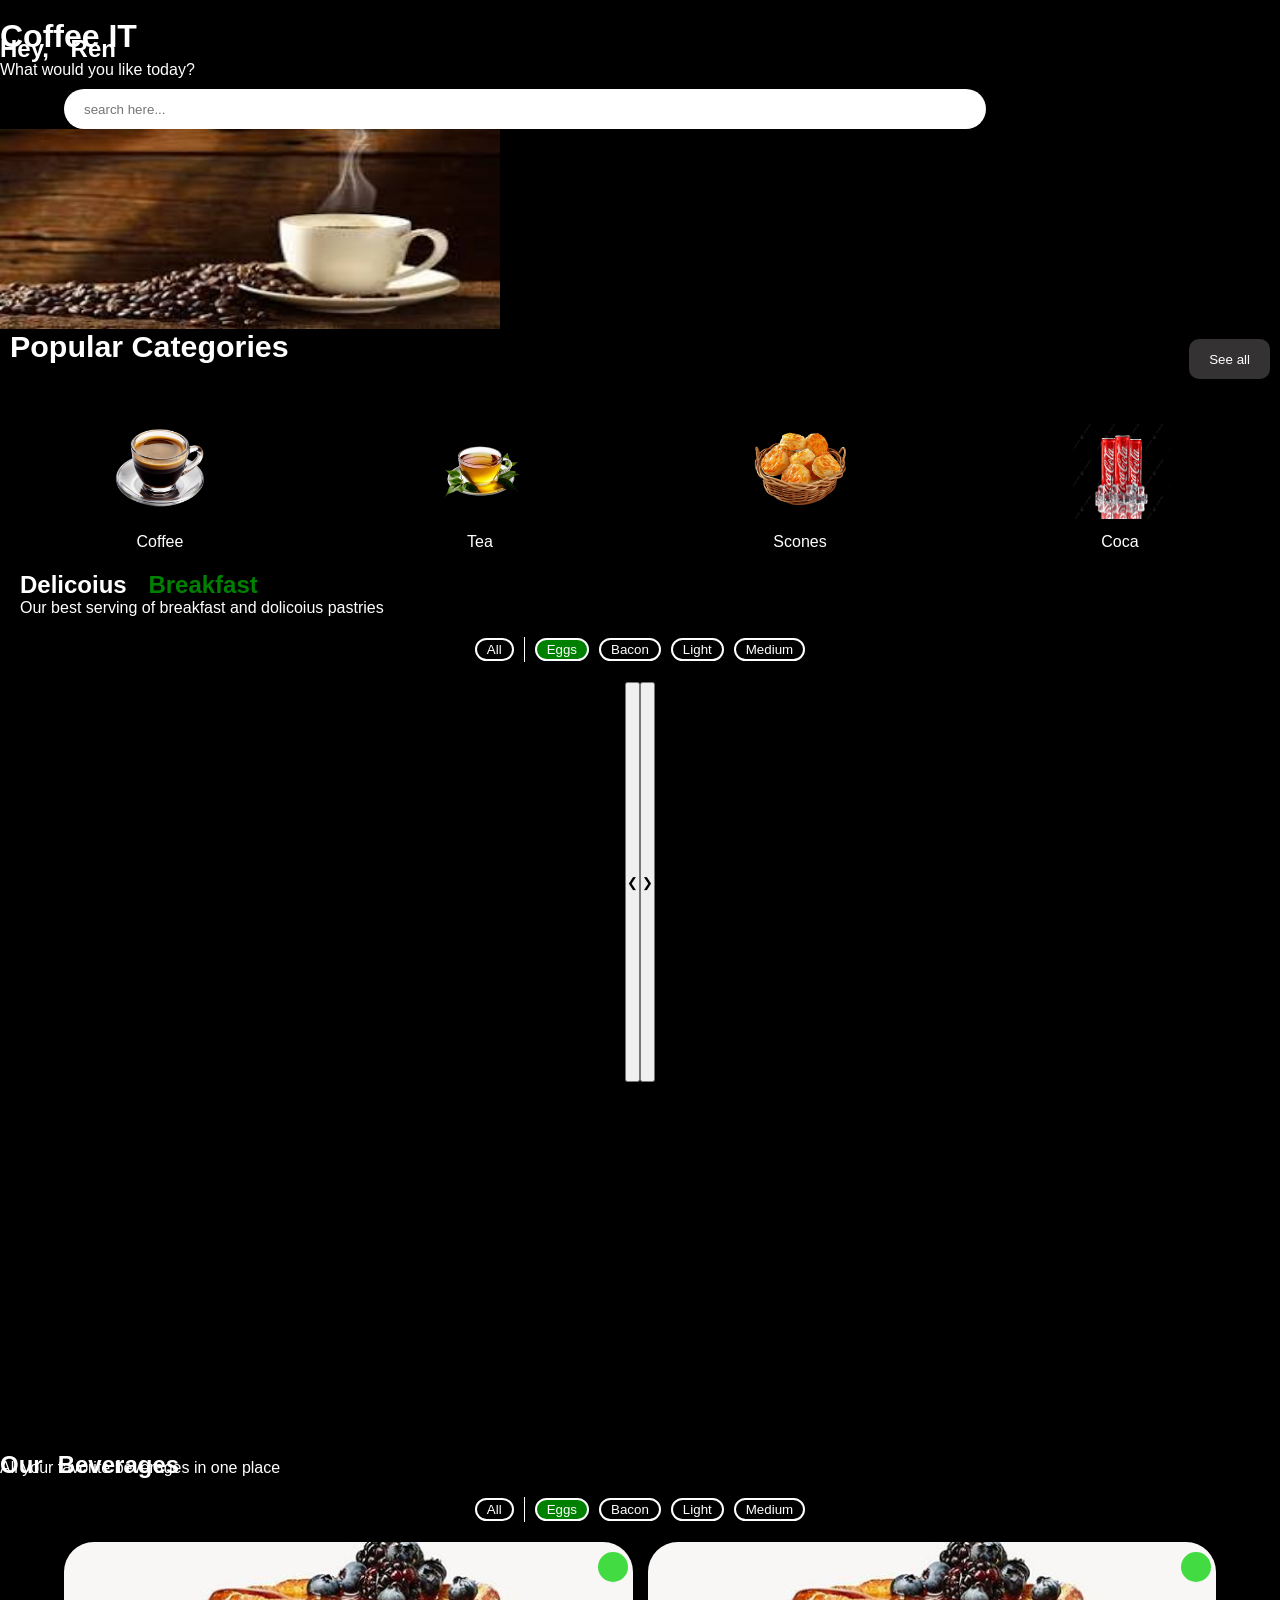
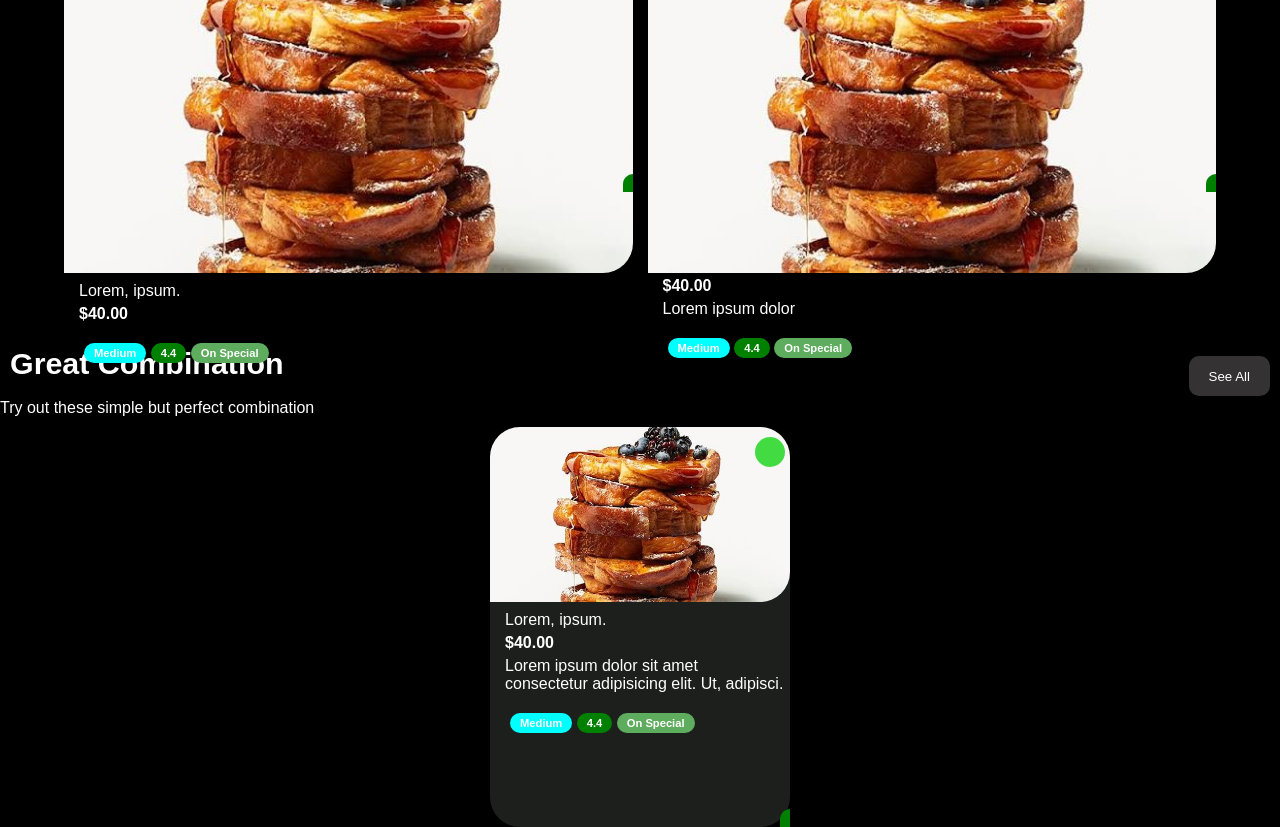
==== index.html @ 467666f0 "first commit" ====
<!DOCTYPE html>
<html lang="en">

<head>
    <meta charset="UTF-8">
    <meta name="viewport" content="width=device-width, initial-scale=1.0">
    <title>Home Page</title>
    <link rel="stylesheet" href="style.css">
    <link rel="stylesheet" href="https://www.w3schools.com/w3css/5/w3.css">
    <link href="https://jsdelivr.net" rel="stylesheet">
</head>

<body>
    <nav class="navbars-home">
        <div class="logo">
            <img src="#" alt="">
            <p>Coffee IT</p>
        </div>

        <!-- <ul class="lists">
            <li class="item"><a href="#">Home</a></li>
            <li class="item"><a href="#">Shop</a></li>
            <li class="item"><a href="#">Categories</a></li>

        </ul> -->
        <div class="wrap-item-nav">

      

        <div class="user-profile">
            <img class="width-icons-home" src="https://img.icons8.com/?size=100&id=npKPWVoztiss&format=png&color=000000" alt="">
        </div>
        <div class="nafication">
            <img class="width-icons-home" src="https://img.icons8.com/?size=100&id=43973&format=png&color=000000" alt="">
        </div>
        <div class="shopping-card">
            <img class="width-icons-home" src="https://img.icons8.com/?size=100&id=44050&format=png&color=000000" alt="">
        </div>
    </div>

    </nav>
    <section class="section-home">
        <h1>Hey, <span class="ren">Ren</span></h1> <br>
        <p>What would you like today?</p>
        <div class="search">
            <input type="search" name="" id="" placeholder="search here...">
            <img src="https://img.icons8.com/?size=100&id=ISS3mb9Dz4do&format=png&color=000000" alt="">
        </div>

        <!-- slider section -->
        <div class="slider">
        

            <div class="w3-content w3-section" style="max-width:500px ;height: 200px;">
                <img class="mySlides" src="./image/p-1.jpg" style="width:100%;height: 200px;">
                <img class="mySlides" src="./image/p-2.jpg" style="width:100%; height: 200px;">
                <img class="mySlides" src="./image/p-3.jpg" style="width:100%; height: 200px;">
            </div>
        </div>
        <div class="popular-categories">
            <div class="warp-category">

                <h2>Popular Categories</h2>
                <button>See all</button>
            </div>

            <div class="categories">

                <!-- category have four -->
                <div class="category">
                    <img src="./image/item-cafe.png" alt="">
                    <p>Coffee</p>
                </div>
                <div class="category">
                    <img src="./image/item-tea.png" alt="">
                    <p>Tea</p>
                </div>
                <div class="category">
                    <img src="./image/item-scones.png" alt="">
                    <p>Scones</p>
                </div>
                <div class="category">
                    <img src="./image/drink.png" alt="">
                    <p>Coca</p>
                </div>
            </div>
        </div>



        <!-- section Delicoius -->
         <div class="section-delicoius">
            <h2>Delicoius <span>Breakfast</span></h2>

            <p>Our best serving of breakfast and dolicoius pastries</p>

            <div class="btns-delicoius">
                <button>All</button>
                <div class="height-line"></div>
                <button>Eggs</button>
                <button>Bacon</button>
                <button>Light</button>
                <button>Medium</button>
        
            </div>
            
            <div class="slider-delicoius-breakfast">

                <div class="wrap-card-dilicoius">
            
                      <div class="w3-content w3-display-container" style="height: 400px;">
                      
                      <div class="w3-display-container mySlides">
                        <div class="card-dilicoius">
                            <img src="./image/bf.jpg" alt="">
                                <div class="icon-hart">
                                    <img src="https://img.icons8.com/?size=100&id=44018&format=png&color=000000" alt="">
                                </div>
                            <p>Lorem, ipsum.</p>
                            <span>$40.00</span>
                            <p>Lorem ipsum dolor sit amet consectetur adipisicing elit. Ut, adipisci.</p>
    
                            <div class="btns-card-delicoius">
                                <button>Medium</button>
                                <button>4.4</button>
                                <button>On Special</button>
                            </div>
                            <div class="add-card">
                                <img src="https://img.icons8.com/?size=100&id=nUbUJ2mLVook&format=png&color=000000" alt="">
                            </div>
                        </div>
                      </div>
                      
                      <div class="w3-display-container mySlides">
                        <div class="card-dilicoius">
                            <img src="./image/bf-2.jpg" alt="">
                                <div class="icon-hart">
                                    <img src="https://img.icons8.com/?size=100&id=44018&format=png&color=000000" alt="">
                                </div>
                            <p>Lorem, ipsum.</p>
                            <span>$40.00</span>
                            <p>Lorem ipsum dolor sit amet consectetur adipisicing elit. Ut, adipisci.</p>
    
                            <div class="btns-card-delicoius">
                                <button>Medium</button>
                                <button>4.4</button>
                                <button>On Special</button>
                            </div>
                            <div class="add-card">
                                <img src="https://img.icons8.com/?size=100&id=nUbUJ2mLVook&format=png&color=000000" alt="">
                            </div>
                        </div>
                      </div>
                      
                      <div class="w3-display-container mySlides">
                        <div class="card-dilicoius">
                            <img src="./image/bf.jpg" alt="">
                                <div class="icon-hart">
                                    <img src="https://img.icons8.com/?size=100&id=44018&format=png&color=000000" alt="">
                                </div>
                            <p>Lorem, ipsum.</p>
                            <span>$40.00</span>
                            <p>Lorem ipsum dolor sit amet consectetur adipisicing elit. Ut, adipisci.</p>
    
                            <div class="btns-card-delicoius">
                                <button>Medium</button>
                                <button>4.4</button>
                                <button>On Special</button>
                            </div>
                            <div class="add-card">
                                <img src="https://img.icons8.com/?size=100&id=nUbUJ2mLVook&format=png&color=000000" alt="">
                            </div>
                        </div>
                      </div>
                      
                      <div class="w3-display-container mySlides">
                        <div class="card-dilicoius">
                            <img src="./image/bf.jpg" alt="">
                                <div class="icon-hart">
                                    <img src="https://img.icons8.com/?size=100&id=44018&format=png&color=000000" alt="">
                                </div>
                            <p>Lorem, ipsum.</p>
                            <span>$40.00</span>
                            <p>Lorem ipsum dolor sit amet consectetur adipisicing elit. Ut, adipisci.</p>
    
                            <div class="btns-card-delicoius">
                                <button>Medium</button>
                                <button>4.4</button>
                                <button>On Special</button>
                            </div>
                            <div class="add-card">
                                <img src="https://img.icons8.com/?size=100&id=nUbUJ2mLVook&format=png&color=000000" alt="">
                            </div>
                        </div>
                      </div>
                      
                     
                      
                      <button class="w3-button w3-display-left w3-black" onclick="plusDivs(-1)">&#10094;</button>
                      <button class="w3-button w3-display-right w3-black" onclick="plusDivs(1)">&#10095;</button>
                      
                      </div>
                    <!-- <div class="card-dilicoius">
                        <img src="./image/bf.jpg" alt="">
                            <div class="icon-hart">
                                <img src="https://img.icons8.com/?size=100&id=44018&format=png&color=000000" alt="">
                            </div>
                        <p>Lorem, ipsum.</p>
                        <span>$40.00</span>
                        <p>Lorem ipsum dolor sit amet consectetur adipisicing elit. Ut, adipisci.</p>

                        <div class="btns-card-delicoius">
                            <button>Medium</button>
                            <button>4.4</button>
                            <button>On Special</button>
                        </div>
                        <div class="add-card">
                            <img src="https://img.icons8.com/?size=100&id=nUbUJ2mLVook&format=png&color=000000" alt="">
                        </div>
                    </div> -->

                </div>

            </div>




         </div>
        <!-- section Delicoius -->

        <!-- section Our Beverages -->

        <div class="section-beverages">
            <h2>Our<span>Beverages</span></h2>

            <p>All your favorite beverages in one place</p>

            <div class="btns-delicoius">
                <button>All</button>
                <div class="height-line"></div>
                <button>Eggs</button>
                <button>Bacon</button>
                <button>Light</button>
                <button>Medium</button>
        
            </div>

            <div class="card-beverages-container">
                <div class="card-dilicoius w-100">
                    <img src="./image/bf.jpg" alt="">
                        <div class="icon-hart">
                            <img src="https://img.icons8.com/?size=100&id=44018&format=png&color=000000" alt="">
                        </div>
                    <p>Lorem, ipsum.</p>
                    <span>$40.00</span>
                    

                    <div class="btns-card-delicoius">
                        <button>Medium</button>
                        <button>4.4</button>
                        <button>On Special</button>
                    </div>
                    <div class="add-card">
                        <img src="https://img.icons8.com/?size=100&id=nUbUJ2mLVook&format=png&color=000000" alt="">
                    </div>
                </div> <div class="card-dilicoius w-100">
                    <img src="./image/bf.jpg" alt="">
                        <div class="icon-hart">
                            <img src="https://img.icons8.com/?size=100&id=44018&format=png&color=000000" alt="">
                        </div>

                    <span>$40.00</span>
                    <p>Lorem ipsum dolor</p>

                    <div class="btns-card-delicoius">
                        <button>Medium</button>
                        <button>4.4</button>
                        <button>On Special</button>
                    </div>
                    <div class="add-card">
                        <img src="https://img.icons8.com/?size=100&id=nUbUJ2mLVook&format=png&color=000000" alt="">
                    </div>
                </div>

            </div>

        </div>
        <!-- section Our Beverages -->
         <!-- Section Great Combination -->

         <div class="section-combiation">
            <div class="header-combination warp-category">
                <h2>Great Combination</h2>
                <button>See All</button>

            </div>
            <p style="margin-top:3px ;">Try out these simple but perfect combination</p>

            <div class="combination-container">
                        <div class="card-dilicoius">
                        <img src="./image/bf.jpg" alt="">
                            <div class="icon-hart">
                                <img src="https://img.icons8.com/?size=100&id=44018&format=png&color=000000" alt="">
                            </div>
                        <p>Lorem, ipsum.</p>
                        <span>$40.00</span>
                        <p>Lorem ipsum dolor sit amet consectetur adipisicing elit. Ut, adipisci.</p>

                        <div class="btns-card-delicoius">
                            <button>Medium</button>
                            <button>4.4</button>
                            <button>On Special</button>
                        </div>
                        <div class="add-card">
                            <img src="https://img.icons8.com/?size=100&id=nUbUJ2mLVook&format=png&color=000000" alt="">
                        </div>
                    </div>

            </div>
         </div>
         <!-- Section Great Combination -->

        







 



        <!-- js for slider -->
        <script>
            var myIndex = 0;
            carousel();

            function carousel() {
                var i;
                var x = document.getElementsByClassName("mySlides");
                for (i = 0; i < x.length; i++) {
                    x[i].style.display = "none";
                }
                myIndex++;
                if (myIndex > x.length) { myIndex = 1 }
                x[myIndex - 1].style.display = "block";
                setTimeout(carousel, 3000); // Change image every 2 seconds
            }
        </script>
        <!-- js for slider -->

        <!-- js for section delicoius -->
         <script>
var slideIndex = 1;
showDivs(slideIndex);

function plusDivs(n) {
  showDivs(slideIndex += n);
}

function showDivs(n) {
  var i;
  var x = document.getElementsByClassName("mySlides");
  if (n > x.length) {slideIndex = 1}
  if (n < 1) {slideIndex = x.length}
  for (i = 0; i < x.length; i++) {
     x[i].style.display = "none";  
  }
  x[slideIndex-1].style.display = "block";  
}
</script>
        <!-- js for section delicoius -->

    </section>

     <!-- 2. Bootstrap Bundle JS (includes Popper) -->
  <script src="https://jsdelivr.net"></script>

</body>

</html>
---- style.css ----
:root{
    --primary-color:white;
    --background-color:black;
}

*{
    margin: 0;
    padding: 0;
    box-sizing: border-box;
}
body{
    background-color: black;
    color: var(--primary-color);
    font-family: sans-serif
    
    
    /* height: 100vh; */
}
.mySlides {display:none;}
.section-sign-in{
    width: 90%;
    margin: auto
   
}
.section-sign-in h1{
    margin-top: 35px;
}
.section-sign-in p{
    margin-top: 20px;

}
.section-sign-in form{
    margin-top: 3rem;
    display: flex;
    flex-direction: column;
    /* background-color: aqua; */
}
.section-sign-in input{
    width: 100%;
    background-color: transparent;
    border: none;
    outline: 2px solid white;
    border-radius: 30px;
    height: 40px;
    color: white;
    margin-top: 20px;

   
}
.section-sign-in input::placeholder{
    padding-left: 25px;
}
.user{
    margin-bottom: 30px;
}
.check-box{
    display: flex;
    align-items: center;
    justify-content: space-between;
    margin-top: 10px;
}
.check-box input{
    width: 30px;
    height: 30px;
    margin-right: 10px;
   
}
.remenber-me{
    display: flex;
    align-items: center;
}
.section-sign-in button{
    width: 200px;
    margin: auto;
    padding: 15px 0;
    background-color: rgb(98, 177, 69);
    border-radius: 30px;
    margin-top: 50px;
    color: white;
    font-size: 1.4rem;
    border: none;

}
.or{
    display: flex;
    justify-content: center;
    align-items: center;
    gap: 10px;
    margin-top: 20px;

}
.or span{
    border: 1px solid white;
    height: 1px;
    width: 50px;
}
.other{
    display: flex;
    justify-content: space-between;
    margin-top: 20px;
 

}
.other img{
    width: 40px;
    height: 40px;
    margin-right: 10px;

}
.btns-other{
    background-color: rgb(147, 146, 144);
    padding: 5px 20px;
    border-radius: 30px;

}

.facebook{
    display: flex;
    align-items: center;

}

.google{
    display: flex;
    align-items: center;
   

}
.sign-up{
    display: flex;
    align-items: center;
    justify-content: center;
    gap: 10px;
    margin-top: 30px;

}


/* style for home page */

.navbars-home{
    display: flex;
    justify-content: space-between;
    align-items: center;

}
.logo p{
    font-size: 2rem;
    font-weight: 800;
}
.wrap-item-nav{
    display: flex;
    gap: 10PX;
}
.width-icons-home{
    width: 40px;
}

.section-home p,h1{
    margin-top: -20px;

}
.search{
    width: 90%;
    /* background-color: red; */
    margin: auto;
    height: 40px;
    border-radius: 30px;
    position: relative;
    margin-top: 10px;
    
}
.search input{
    position: absolute;
    height: 100%;
    border-radius: 30px;
    border: none;
    width: 80%;
}
.search input::placeholder{
    padding-left: 20px;
}
.search img{
    right: 0px;
    top: 0px;
    position: absolute;
  
    width: 40px;
    border-top-right-radius: 30px;
    border-bottom-right-radius: 30px;

}
.slider{
    height: 200px;
    /* background-color: red; */
    /* display: flex;
    align-items: center;
    justify-content: center; */
    /* width: 100vw; */
}
.slider img{
    width: 100%;
}


.warp-category {
    display: flex;
    justify-content: space-between;
    align-items: centers;
    margin: 0 10px;

}
.warp-category h2{
    font-size: 1.9rem;
    font-weight: 800;

}
.warp-category button{
    background-color: rgb(59, 51, 15);
    padding: 0 20px;
    border-radius: 10px;
    border: none;
    height: 40px;
   margin-top: 10px;
   color: white;
   background-color: rgb(52, 50, 50);
transition: all .3s ease;

  
}
.warp-category button:hover{
    background-color: white;
    color: black;

}

.categories{
    display: flex;
    justify-content: space-around;
    align-items: center;
    margin-top: 40px;
}

.category img{
    width: 100px;
    height: 100px;
    transition: all .2s ease;
}
.category img:hover{
    transform: translateY(-10px);
}
.category p{
    text-align: center;
    margin-top: 10px;
}

/* style for breakfast */
.section-delicoius{
    height: 100vh;
}
.section-delicoius h2{
    padding: 20px;
    font-weight: 800;
}
.section-delicoius span{
    color: green;
}
.section-delicoius p{
    padding-left: 20px;
}
.btns-delicoius{
    display: flex;
    justify-content: center;
    align-items: center;
    gap: 10px;
    margin: 20px;
}
.btns-delicoius button{
    padding: 2px 10px;
    background-color: transparent;
    color: white;
    border: 2px solid white;
    border-radius: 20px;

}
.btns-delicoius :nth-child(3){
    background-color: green;
}
.height-line{
    height: 25px;
    width: 1px;
    background-color: white;
}

.w3-display-container{
   display: flex;
   justify-content: center;
}
.card-dilicoius{
    width: 300px;
    height: 400px;
    position: relative;
    background-color: rgb(29, 31, 29);
  border-radius: 30px;

}
.card-dilicoius img{
    width: 100%;
    
  border-top-left-radius: 30px;
  border-top-right-radius: 30px;
  border-bottom-right-radius: 30px;
}
.icon-hart{
    position: absolute;
    top: 10px;
    right: 5px;
    height: 30px;
    width: 30px;
    border-radius: 50%;
    background-color: rgb(66, 219, 66);
}
.icon-hart img{
    padding: 5px;
}
.card-dilicoius p, span{
    margin: 5px;
    padding-left: 10px;
}
.card-dilicoius span{
    font-weight: 700;
}


.add-card{
    position: absolute;
   right: 0px;
   bottom: 0px;
   background-color: green;
   border-top-left-radius: 30px;


}
.add-card img{
    width: 50px;
    padding: 5px;
}
.btns-card-delicoius{
    margin: 20px; 
    
}
.btns-card-delicoius button{
    padding: 4px 10px;
    font-size: .7rem;
    font-weight: 700;
    border-radius: 30px;
    border: none;
    color: white;
   
    
}

.btns-card-delicoius :first-child{
    background-color: aqua;
}
.btns-card-delicoius :nth-child(2){
    background-color: green;
}
.btns-card-delicoius :nth-child(3){
    background-color: rgb(94, 172, 94);
}
/* style for breakfast */
/* style for beverages */

.section-beverages{
    height: 55vh;
   
}
.card-beverages-container{
    width: 90%;
    display: grid;
    grid-template-columns: 1fr 1fr;
    gap: 15px;
    /* background-color: blue; */
    margin: auto;
}
.w-100{
    width: 100%;
    height: 250px;
}
/* style for beverages */


/* combination */

.section-combiation{
    height: 45vh;
    /* background-color: blueviolet; */
}
.header-combination{
    display: flex;
    justify-content: space-between;
    
}
.combination-container{
    display: flex;
    justify-content: center;
    margin-top: 10px;
}
/* combination */
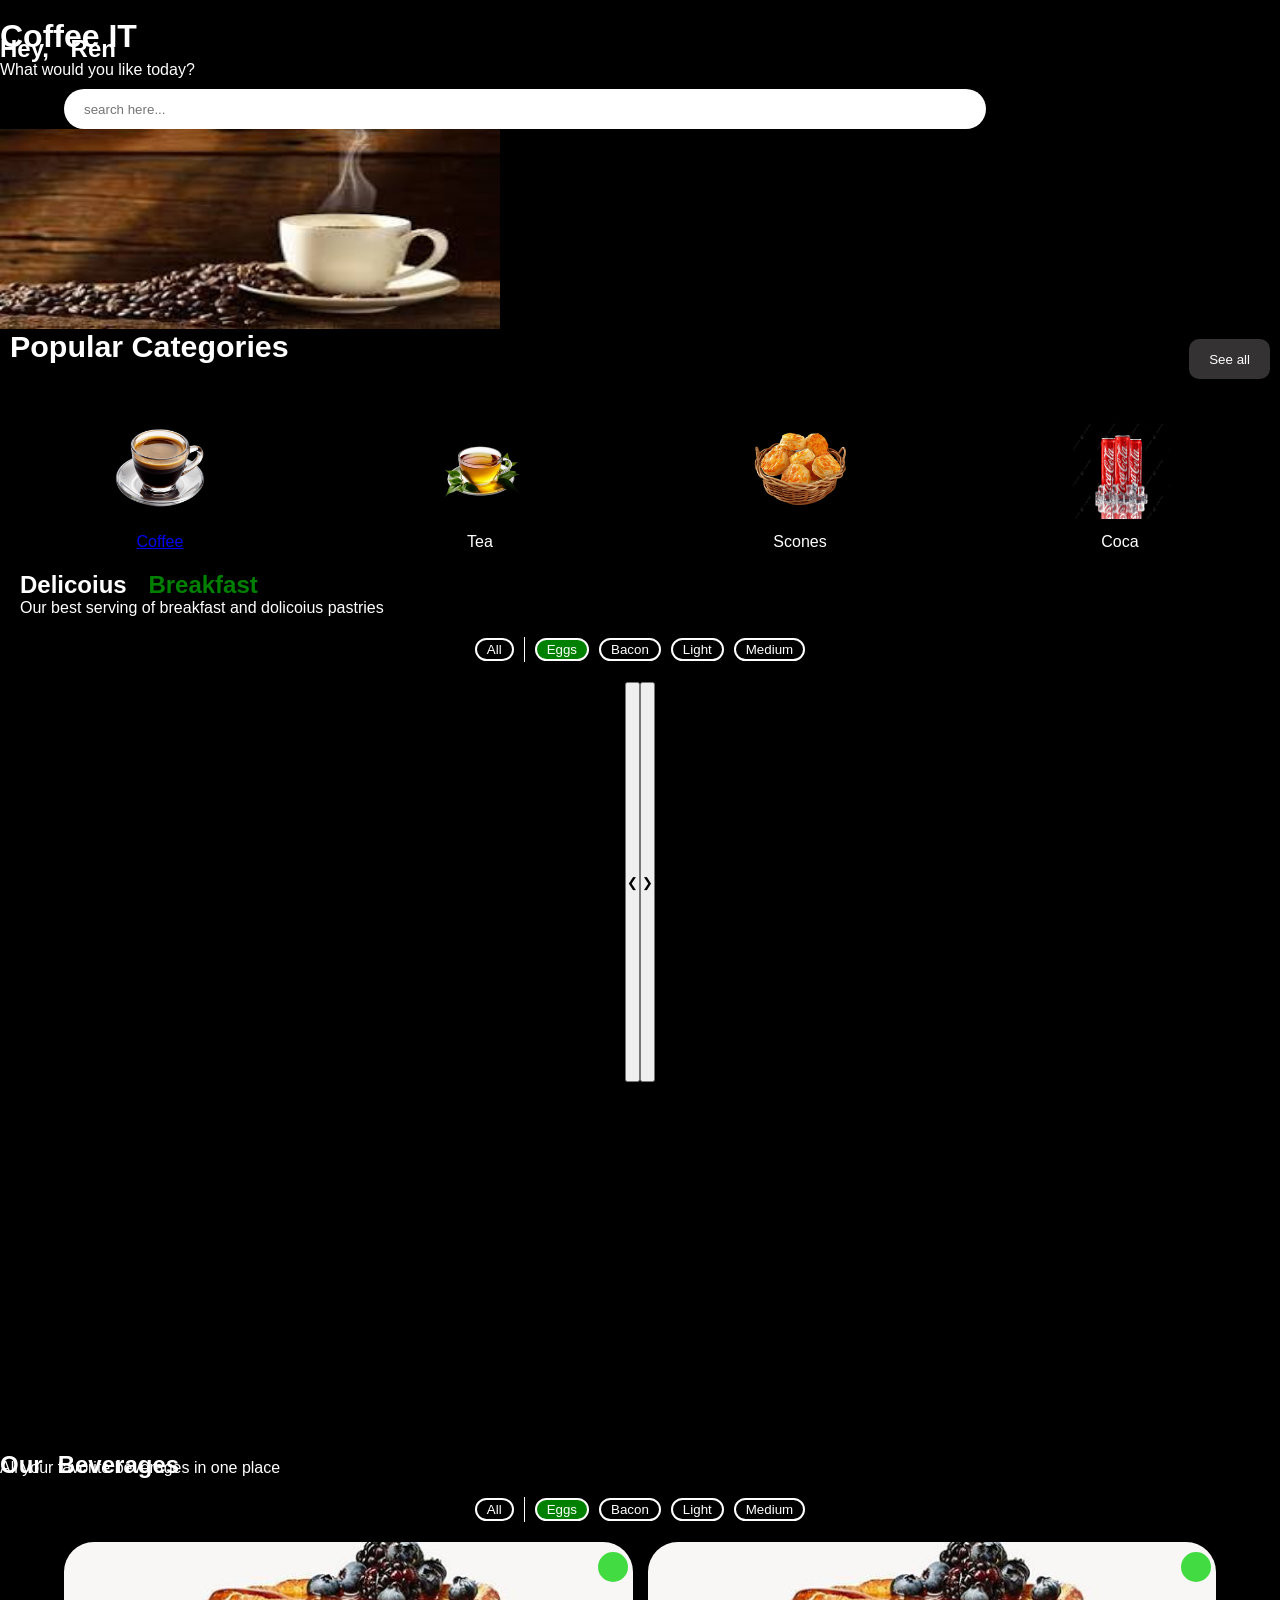
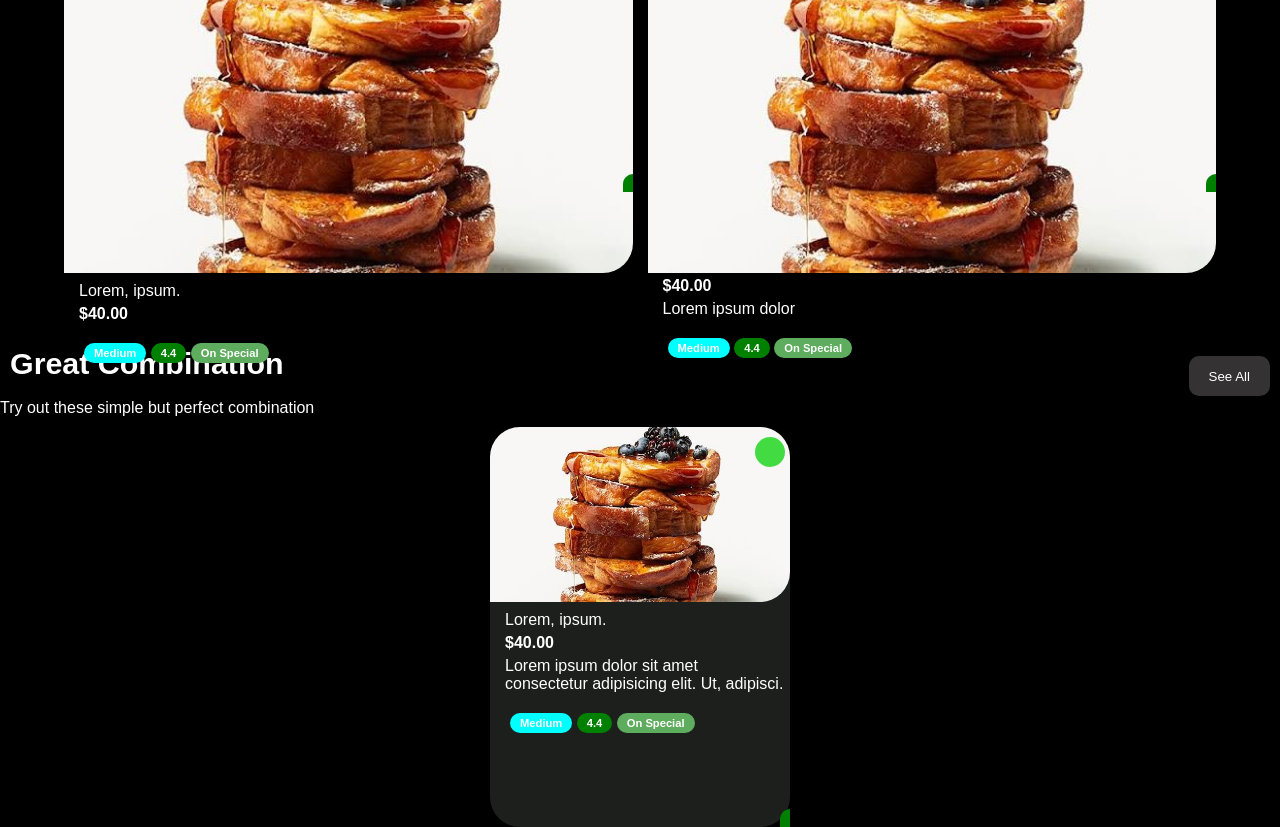
==== commit 9ed36a85: "add detail category coffee" ====
--- a/index.html
+++ b/index.html
@@ -67,10 +67,12 @@
             <div class="categories">
 
                 <!-- category have four -->
-                <div class="category">
-                    <img src="./image/item-cafe.png" alt="">
-                    <p>Coffee</p>
-                </div>
+                <a href="coffee.html" class="category-link">
+                    <div class="category">
+                      <img src="./image/item-cafe.png" alt="Coffee">
+                      <p>Coffee</p>
+                    </div>
+                  </a>
                 <div class="category">
                     <img src="./image/item-tea.png" alt="">
                     <p>Tea</p>
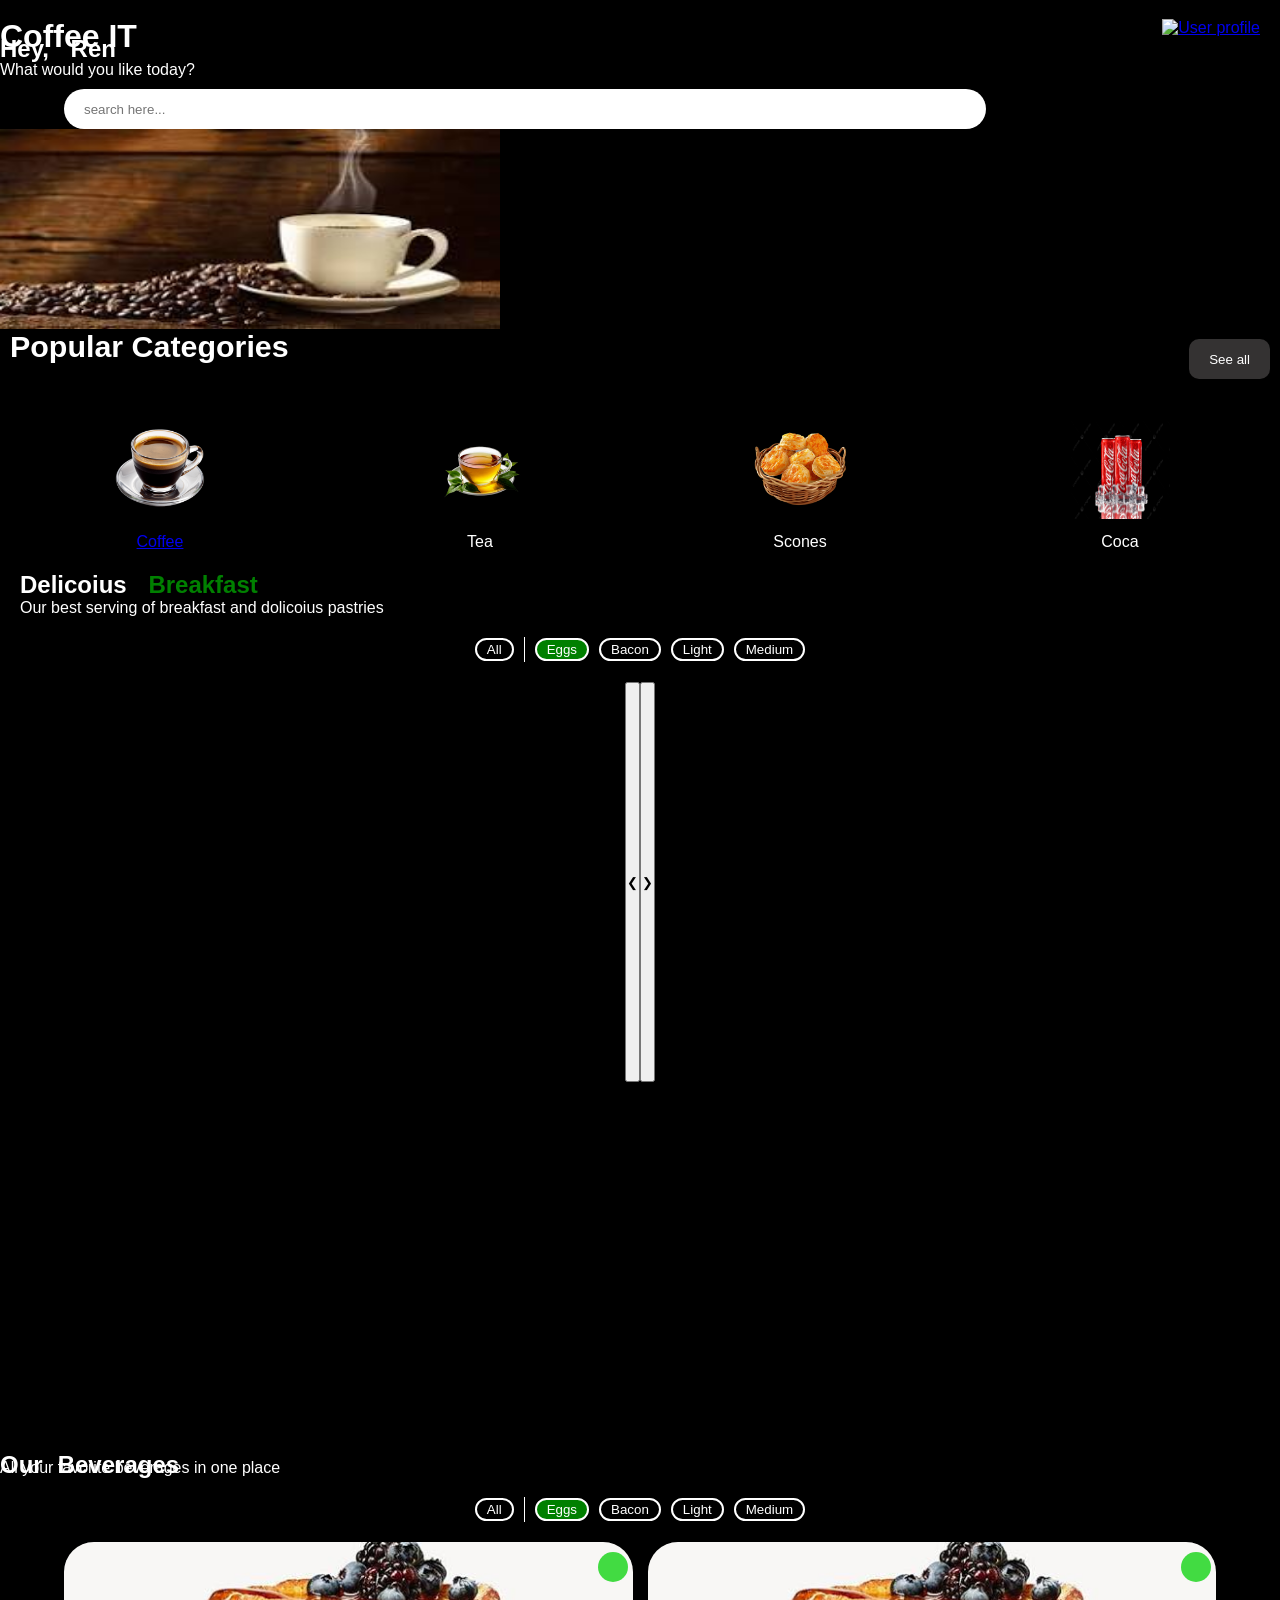
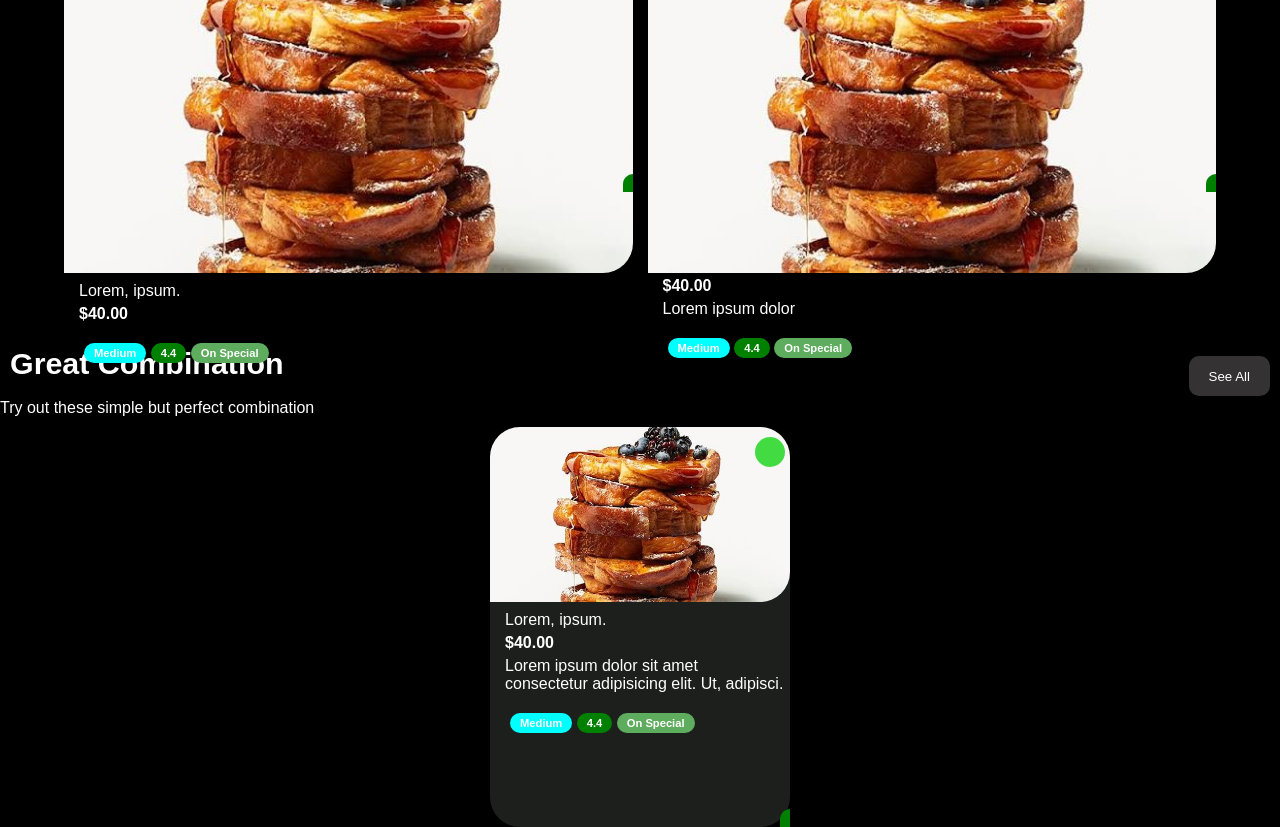
==== commit 34cee9c1: "Update index.html Co-authored-by: coderabbitai[bot] <136622811+coderabbitai[bot]@users.noreply.githu" ====
--- a/index.html
+++ b/index.html
@@ -27,9 +27,11 @@
 
       
 
+       <a href="./User.html">
         <div class="user-profile">
-            <img class="width-icons-home" src="https://img.icons8.com/?size=100&id=npKPWVoztiss&format=png&color=000000" alt="">
-        </div>
+            <img class="width-icons-home" src="https://img.icons8.com/?size=100&id=npKPWVoztiss&format=png&color=000000" alt="User profile">
+        </div>
+       </a>
         <div class="nafication">
             <img class="width-icons-home" src="https://img.icons8.com/?size=100&id=43973&format=png&color=000000" alt="">
         </div>
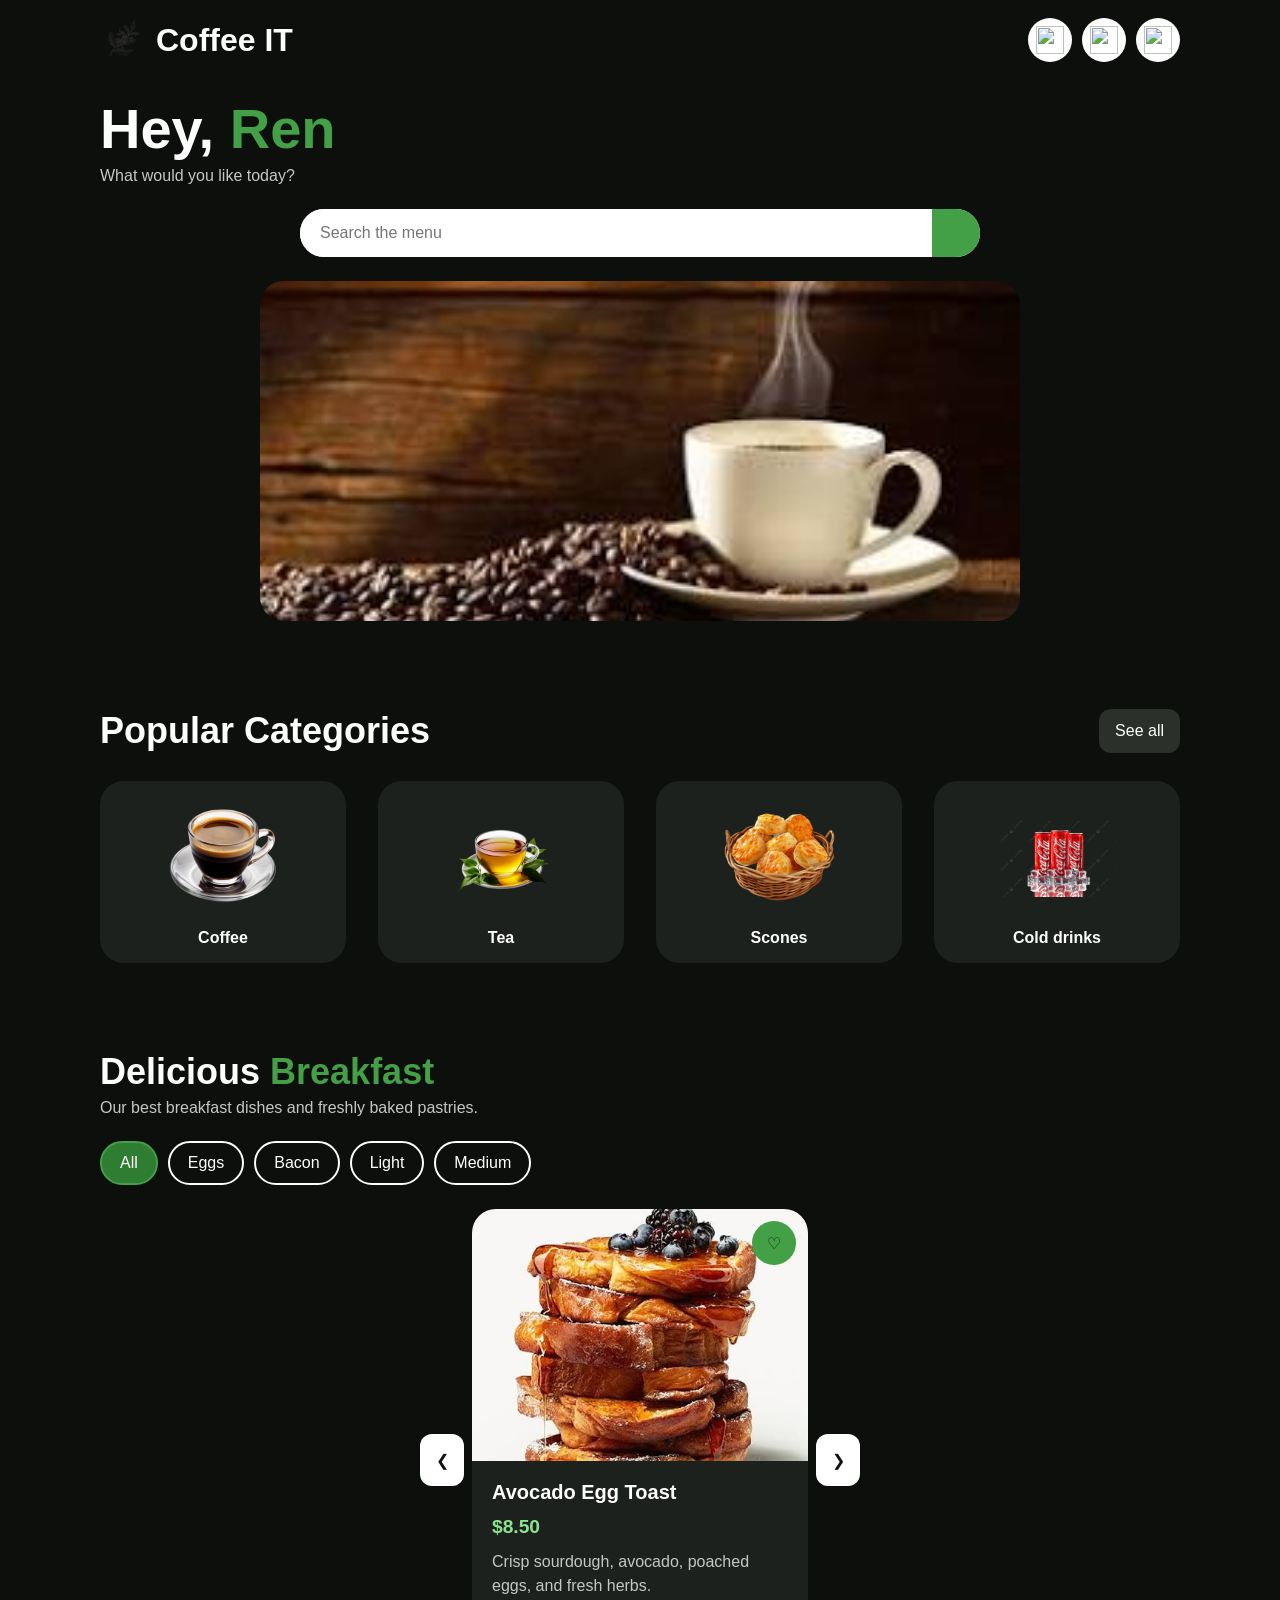
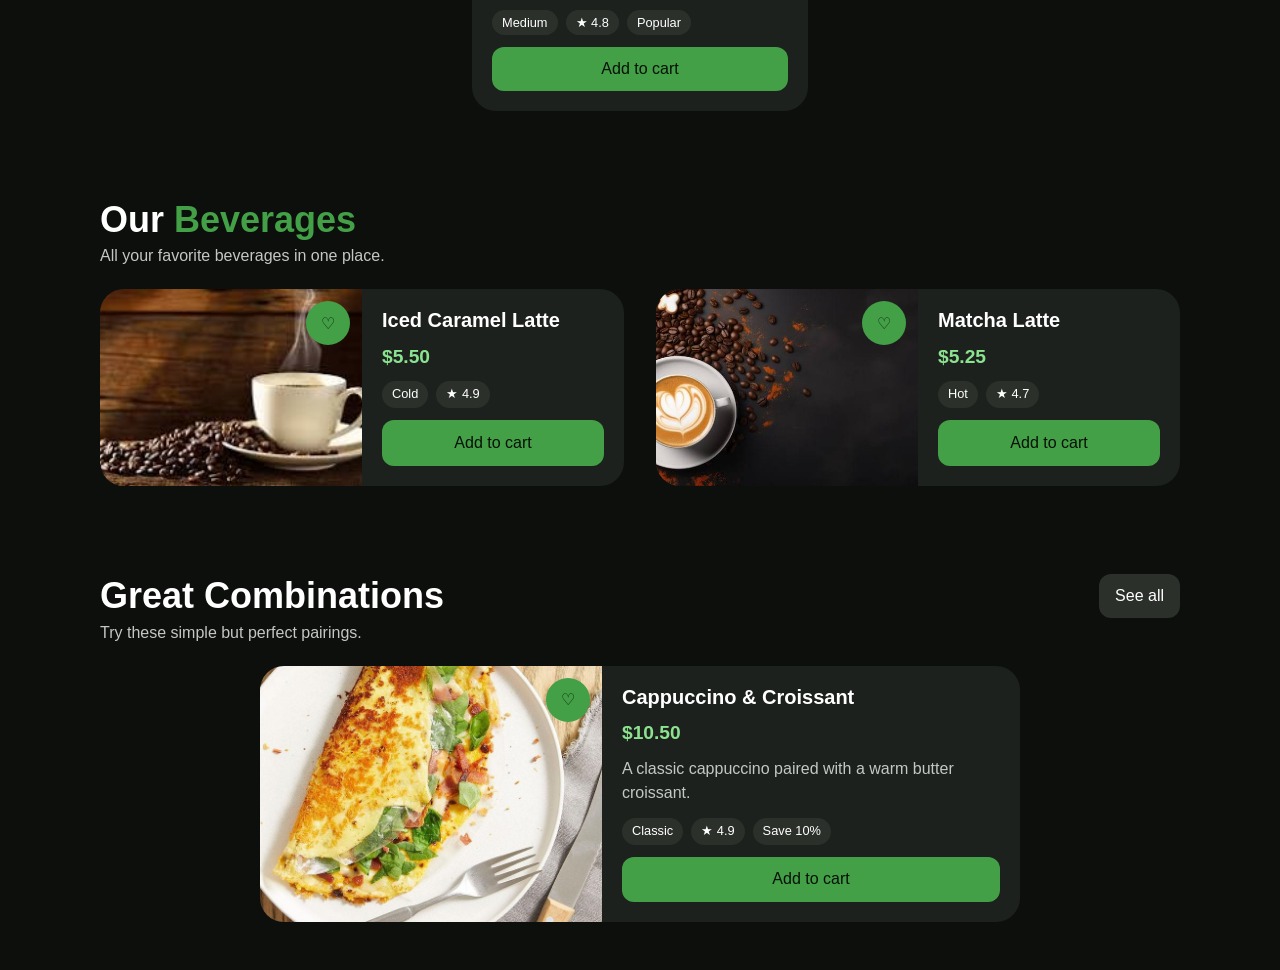
==== commit 7b06d5f1: "📝 CodeRabbit Chat: Improve Home Page Structure, Accessibility, Carousels, and Responsiveness" ====
--- a/index.html
+++ b/index.html
@@ -1,388 +1,237 @@
 <!DOCTYPE html>
 <html lang="en">
-
 <head>
-    <meta charset="UTF-8">
-    <meta name="viewport" content="width=device-width, initial-scale=1.0">
-    <title>Home Page</title>
-    <link rel="stylesheet" href="style.css">
-    <link rel="stylesheet" href="https://www.w3schools.com/w3css/5/w3.css">
-    <link href="https://jsdelivr.net" rel="stylesheet">
+  <meta charset="UTF-8">
+  <meta name="viewport" content="width=device-width, initial-scale=1.0">
+  <title>Coffee IT | Home</title>
+  <link rel="stylesheet" href="style.css">
 </head>
-
-<body>
-    <nav class="navbars-home">
-        <div class="logo">
-            <img src="#" alt="">
-            <p>Coffee IT</p>
+<body class="home-page">
+  <header class="home-header">
+    <a class="home-logo" href="index.html" aria-label="Coffee IT home">
+      <img src="./image/introduction-cafe-removebg-preview.png" alt="">
+      <span>Coffee IT</span>
+    </a>
+
+    <nav class="home-actions" aria-label="Account actions">
+      <a class="icon-control" href="./User.html" aria-label="View user profile">
+        <img src="https://img.icons8.com/?size=100&id=npKPWVoztiss&format=png&color=000000" alt="">
+      </a>
+      <button class="icon-control" type="button" aria-label="View notifications">
+        <img src="https://img.icons8.com/?size=100&id=43973&format=png&color=000000" alt="">
+      </button>
+      <button class="icon-control" type="button" aria-label="View shopping cart">
+        <img src="https://img.icons8.com/?size=100&id=44050&format=png&color=000000" alt="">
+      </button>
+    </nav>
+  </header>
+
+  <main class="home-content">
+    <section class="home-intro" aria-labelledby="welcome-heading">
+      <h1 id="welcome-heading">Hey, <span>Ren</span></h1>
+      <p>What would you like today?</p>
+
+      <form class="home-search" role="search">
+        <label class="visually-hidden" for="menu-search">Search the menu</label>
+        <input id="menu-search" name="query" type="search" placeholder="Search the menu">
+        <button type="submit" aria-label="Submit menu search">
+          <img src="https://img.icons8.com/?size=100&id=ISS3mb9Dz4do&format=png&color=000000" alt="">
+        </button>
+      </form>
+
+      <div class="hero-carousel" aria-label="Featured coffee promotions">
+        <img class="hero-slide" src="./image/p-1.jpg" alt="Freshly brewed coffee promotion">
+        <img class="hero-slide" src="./image/p-2.jpg" alt="Coffee and pastry featured offer">
+        <img class="hero-slide" src="./image/p-3.jpg" alt="Specialty coffee selection">
+      </div>
+    </section>
+
+    <section class="product-section categories-section" aria-labelledby="categories-heading">
+      <div class="section-heading">
+        <h2 id="categories-heading">Popular Categories</h2>
+        <a class="text-action" href="#categories">See all</a>
+      </div>
+      <div class="category-grid" id="categories">
+        <a class="category-card" href="coffee.html">
+          <img src="./image/item-cafe.png" alt="">
+          <span>Coffee</span>
+        </a>
+        <a class="category-card" href="#tea">
+          <img src="./image/item-tea.png" alt="">
+          <span>Tea</span>
+        </a>
+        <a class="category-card" href="#scones">
+          <img src="./image/item-scones.png" alt="">
+          <span>Scones</span>
+        </a>
+        <a class="category-card" href="#cold-drinks">
+          <img src="./image/drink.png" alt="">
+          <span>Cold drinks</span>
+        </a>
+      </div>
+    </section>
+
+    <section class="product-section breakfast-section" aria-labelledby="breakfast-heading">
+      <h2 id="breakfast-heading">Delicious <span>Breakfast</span></h2>
+      <p>Our best breakfast dishes and freshly baked pastries.</p>
+      <div class="filter-list" aria-label="Breakfast filters">
+        <button type="button" aria-pressed="true">All</button>
+        <button type="button" aria-pressed="false">Eggs</button>
+        <button type="button" aria-pressed="false">Bacon</button>
+        <button type="button" aria-pressed="false">Light</button>
+        <button type="button" aria-pressed="false">Medium</button>
+      </div>
+
+      <div class="breakfast-carousel">
+        <article class="product-card breakfast-slide">
+          <div class="product-image-wrap">
+            <img src="./image/bf.jpg" alt="Avocado toast topped with poached eggs">
+            <button class="favorite-button" type="button" aria-label="Add avocado egg toast to favorites">♡</button>
+          </div>
+          <div class="product-card-content">
+            <h3>Avocado Egg Toast</h3>
+            <data class="product-price" value="8.50">$8.50</data>
+            <p>Crisp sourdough, avocado, poached eggs, and fresh herbs.</p>
+            <div class="product-meta"><span>Medium</span><span aria-label="Rated 4.8 out of 5">★ 4.8</span><span>Popular</span></div>
+            <button class="add-to-cart" type="button" aria-label="Add avocado egg toast to cart">Add to cart</button>
+          </div>
+        </article>
+
+        <article class="product-card breakfast-slide">
+          <div class="product-image-wrap">
+            <img src="./image/bf-2.jpg" alt="Pancakes with berries and maple syrup">
+            <button class="favorite-button" type="button" aria-label="Add berry pancakes to favorites">♡</button>
+          </div>
+          <div class="product-card-content">
+            <h3>Berry Pancakes</h3>
+            <data class="product-price" value="7.75">$7.75</data>
+            <p>Fluffy pancakes served with berries and maple syrup.</p>
+            <div class="product-meta"><span>Sweet</span><span aria-label="Rated 4.7 out of 5">★ 4.7</span><span>New</span></div>
+            <button class="add-to-cart" type="button" aria-label="Add berry pancakes to cart">Add to cart</button>
+          </div>
+        </article>
+
+        <article class="product-card breakfast-slide">
+          <div class="product-image-wrap">
+            <img src="./image/bf-3.jpg" alt="Croissant breakfast sandwich with egg and cheese">
+            <button class="favorite-button" type="button" aria-label="Add croissant breakfast sandwich to favorites">♡</button>
+          </div>
+          <div class="product-card-content">
+            <h3>Croissant Breakfast Sandwich</h3>
+            <data class="product-price" value="9.00">$9.00</data>
+            <p>Buttery croissant filled with egg, cheese, and salad greens.</p>
+            <div class="product-meta"><span>Hearty</span><span aria-label="Rated 4.6 out of 5">★ 4.6</span><span>Chef's pick</span></div>
+            <button class="add-to-cart" type="button" aria-label="Add croissant breakfast sandwich to cart">Add to cart</button>
+          </div>
+        </article>
+
+        <button class="carousel-control previous" type="button" aria-label="Show previous breakfast" data-carousel-direction="-1">&#10094;</button>
+        <button class="carousel-control next" type="button" aria-label="Show next breakfast" data-carousel-direction="1">&#10095;</button>
+      </div>
+    </section>
+
+    <section class="product-section beverages-section" aria-labelledby="beverages-heading">
+      <h2 id="beverages-heading">Our <span>Beverages</span></h2>
+      <p>All your favorite beverages in one place.</p>
+      <div class="product-grid">
+        <article class="product-card compact-card" id="tea">
+          <div class="product-image-wrap">
+            <img src="./image/p-1.jpg" alt="Iced caramel latte in a tall glass">
+            <button class="favorite-button" type="button" aria-label="Add iced caramel latte to favorites">♡</button>
+          </div>
+          <div class="product-card-content">
+            <h3>Iced Caramel Latte</h3>
+            <data class="product-price" value="5.50">$5.50</data>
+            <div class="product-meta"><span>Cold</span><span aria-label="Rated 4.9 out of 5">★ 4.9</span></div>
+            <button class="add-to-cart" type="button" aria-label="Add iced caramel latte to cart">Add to cart</button>
+          </div>
+        </article>
+        <article class="product-card compact-card" id="cold-drinks">
+          <div class="product-image-wrap">
+            <img src="./image/p-2.jpg" alt="Hot matcha latte with foam art">
+            <button class="favorite-button" type="button" aria-label="Add matcha latte to favorites">♡</button>
+          </div>
+          <div class="product-card-content">
+            <h3>Matcha Latte</h3>
+            <data class="product-price" value="5.25">$5.25</data>
+            <div class="product-meta"><span>Hot</span><span aria-label="Rated 4.7 out of 5">★ 4.7</span></div>
+            <button class="add-to-cart" type="button" aria-label="Add matcha latte to cart">Add to cart</button>
+          </div>
+        </article>
+      </div>
+    </section>
+
+    <section class="product-section combination-section" aria-labelledby="combination-heading">
+      <div class="section-heading">
+        <h2 id="combination-heading">Great Combinations</h2>
+        <a class="text-action" href="#scones">See all</a>
+      </div>
+      <p class="combination-description">Try these simple but perfect pairings.</p>
+      <article class="product-card combination-card" id="scones">
+        <div class="product-image-wrap">
+          <img src="./image/bf-1.jpg" alt="Cappuccino paired with a fresh butter croissant">
+          <button class="favorite-button" type="button" aria-label="Add cappuccino and croissant combo to favorites">♡</button>
         </div>
-
-        <!-- <ul class="lists">
-            <li class="item"><a href="#">Home</a></li>
-            <li class="item"><a href="#">Shop</a></li>
-            <li class="item"><a href="#">Categories</a></li>
-
-        </ul> -->
-        <div class="wrap-item-nav">
-
-      
-
-       <a href="./User.html">
-        <div class="user-profile">
-            <img class="width-icons-home" src="https://img.icons8.com/?size=100&id=npKPWVoztiss&format=png&color=000000" alt="User profile">
+        <div class="product-card-content">
+          <h3>Cappuccino &amp; Croissant</h3>
+          <data class="product-price" value="10.50">$10.50</data>
+          <p>A classic cappuccino paired with a warm butter croissant.</p>
+          <div class="product-meta"><span>Classic</span><span aria-label="Rated 4.9 out of 5">★ 4.9</span><span>Save 10%</span></div>
+          <button class="add-to-cart" type="button" aria-label="Add cappuccino and croissant combo to cart">Add to cart</button>
         </div>
-       </a>
-        <div class="nafication">
-            <img class="width-icons-home" src="https://img.icons8.com/?size=100&id=43973&format=png&color=000000" alt="">
-        </div>
-        <div class="shopping-card">
-            <img class="width-icons-home" src="https://img.icons8.com/?size=100&id=44050&format=png&color=000000" alt="">
-        </div>
-    </div>
-
-    </nav>
-    <section class="section-home">
-        <h1>Hey, <span class="ren">Ren</span></h1> <br>
-        <p>What would you like today?</p>
-        <div class="search">
-            <input type="search" name="" id="" placeholder="search here...">
-            <img src="https://img.icons8.com/?size=100&id=ISS3mb9Dz4do&format=png&color=000000" alt="">
-        </div>
-
-        <!-- slider section -->
-        <div class="slider">
-        
-
-            <div class="w3-content w3-section" style="max-width:500px ;height: 200px;">
-                <img class="mySlides" src="./image/p-1.jpg" style="width:100%;height: 200px;">
-                <img class="mySlides" src="./image/p-2.jpg" style="width:100%; height: 200px;">
-                <img class="mySlides" src="./image/p-3.jpg" style="width:100%; height: 200px;">
-            </div>
-        </div>
-        <div class="popular-categories">
-            <div class="warp-category">
-
-                <h2>Popular Categories</h2>
-                <button>See all</button>
-            </div>
-
-            <div class="categories">
-
-                <!-- category have four -->
-                <a href="coffee.html" class="category-link">
-                    <div class="category">
-                      <img src="./image/item-cafe.png" alt="Coffee">
-                      <p>Coffee</p>
-                    </div>
-                  </a>
-                <div class="category">
-                    <img src="./image/item-tea.png" alt="">
-                    <p>Tea</p>
-                </div>
-                <div class="category">
-                    <img src="./image/item-scones.png" alt="">
-                    <p>Scones</p>
-                </div>
-                <div class="category">
-                    <img src="./image/drink.png" alt="">
-                    <p>Coca</p>
-                </div>
-            </div>
-        </div>
-
-
-
-        <!-- section Delicoius -->
-         <div class="section-delicoius">
-            <h2>Delicoius <span>Breakfast</span></h2>
-
-            <p>Our best serving of breakfast and dolicoius pastries</p>
-
-            <div class="btns-delicoius">
-                <button>All</button>
-                <div class="height-line"></div>
-                <button>Eggs</button>
-                <button>Bacon</button>
-                <button>Light</button>
-                <button>Medium</button>
-        
-            </div>
-            
-            <div class="slider-delicoius-breakfast">
-
-                <div class="wrap-card-dilicoius">
-            
-                      <div class="w3-content w3-display-container" style="height: 400px;">
-                      
-                      <div class="w3-display-container mySlides">
-                        <div class="card-dilicoius">
-                            <img src="./image/bf.jpg" alt="">
-                                <div class="icon-hart">
-                                    <img src="https://img.icons8.com/?size=100&id=44018&format=png&color=000000" alt="">
-                                </div>
-                            <p>Lorem, ipsum.</p>
-                            <span>$40.00</span>
-                            <p>Lorem ipsum dolor sit amet consectetur adipisicing elit. Ut, adipisci.</p>
-    
-                            <div class="btns-card-delicoius">
-                                <button>Medium</button>
-                                <button>4.4</button>
-                                <button>On Special</button>
-                            </div>
-                            <div class="add-card">
-                                <img src="https://img.icons8.com/?size=100&id=nUbUJ2mLVook&format=png&color=000000" alt="">
-                            </div>
-                        </div>
-                      </div>
-                      
-                      <div class="w3-display-container mySlides">
-                        <div class="card-dilicoius">
-                            <img src="./image/bf-2.jpg" alt="">
-                                <div class="icon-hart">
-                                    <img src="https://img.icons8.com/?size=100&id=44018&format=png&color=000000" alt="">
-                                </div>
-                            <p>Lorem, ipsum.</p>
-                            <span>$40.00</span>
-                            <p>Lorem ipsum dolor sit amet consectetur adipisicing elit. Ut, adipisci.</p>
-    
-                            <div class="btns-card-delicoius">
-                                <button>Medium</button>
-                                <button>4.4</button>
-                                <button>On Special</button>
-                            </div>
-                            <div class="add-card">
-                                <img src="https://img.icons8.com/?size=100&id=nUbUJ2mLVook&format=png&color=000000" alt="">
-                            </div>
-                        </div>
-                      </div>
-                      
-                      <div class="w3-display-container mySlides">
-                        <div class="card-dilicoius">
-                            <img src="./image/bf.jpg" alt="">
-                                <div class="icon-hart">
-                                    <img src="https://img.icons8.com/?size=100&id=44018&format=png&color=000000" alt="">
-                                </div>
-                            <p>Lorem, ipsum.</p>
-                            <span>$40.00</span>
-                            <p>Lorem ipsum dolor sit amet consectetur adipisicing elit. Ut, adipisci.</p>
-    
-                            <div class="btns-card-delicoius">
-                                <button>Medium</button>
-                                <button>4.4</button>
-                                <button>On Special</button>
-                            </div>
-                            <div class="add-card">
-                                <img src="https://img.icons8.com/?size=100&id=nUbUJ2mLVook&format=png&color=000000" alt="">
-                            </div>
-                        </div>
-                      </div>
-                      
-                      <div class="w3-display-container mySlides">
-                        <div class="card-dilicoius">
-                            <img src="./image/bf.jpg" alt="">
-                                <div class="icon-hart">
-                                    <img src="https://img.icons8.com/?size=100&id=44018&format=png&color=000000" alt="">
-                                </div>
-                            <p>Lorem, ipsum.</p>
-                            <span>$40.00</span>
-                            <p>Lorem ipsum dolor sit amet consectetur adipisicing elit. Ut, adipisci.</p>
-    
-                            <div class="btns-card-delicoius">
-                                <button>Medium</button>
-                                <button>4.4</button>
-                                <button>On Special</button>
-                            </div>
-                            <div class="add-card">
-                                <img src="https://img.icons8.com/?size=100&id=nUbUJ2mLVook&format=png&color=000000" alt="">
-                            </div>
-                        </div>
-                      </div>
-                      
-                     
-                      
-                      <button class="w3-button w3-display-left w3-black" onclick="plusDivs(-1)">&#10094;</button>
-                      <button class="w3-button w3-display-right w3-black" onclick="plusDivs(1)">&#10095;</button>
-                      
-                      </div>
-                    <!-- <div class="card-dilicoius">
-                        <img src="./image/bf.jpg" alt="">
-                            <div class="icon-hart">
-                                <img src="https://img.icons8.com/?size=100&id=44018&format=png&color=000000" alt="">
-                            </div>
-                        <p>Lorem, ipsum.</p>
-                        <span>$40.00</span>
-                        <p>Lorem ipsum dolor sit amet consectetur adipisicing elit. Ut, adipisci.</p>
-
-                        <div class="btns-card-delicoius">
-                            <button>Medium</button>
-                            <button>4.4</button>
-                            <button>On Special</button>
-                        </div>
-                        <div class="add-card">
-                            <img src="https://img.icons8.com/?size=100&id=nUbUJ2mLVook&format=png&color=000000" alt="">
-                        </div>
-                    </div> -->
-
-                </div>
-
-            </div>
-
-
-
-
-         </div>
-        <!-- section Delicoius -->
-
-        <!-- section Our Beverages -->
-
-        <div class="section-beverages">
-            <h2>Our<span>Beverages</span></h2>
-
-            <p>All your favorite beverages in one place</p>
-
-            <div class="btns-delicoius">
-                <button>All</button>
-                <div class="height-line"></div>
-                <button>Eggs</button>
-                <button>Bacon</button>
-                <button>Light</button>
-                <button>Medium</button>
-        
-            </div>
-
-            <div class="card-beverages-container">
-                <div class="card-dilicoius w-100">
-                    <img src="./image/bf.jpg" alt="">
-                        <div class="icon-hart">
-                            <img src="https://img.icons8.com/?size=100&id=44018&format=png&color=000000" alt="">
-                        </div>
-                    <p>Lorem, ipsum.</p>
-                    <span>$40.00</span>
-                    
-
-                    <div class="btns-card-delicoius">
-                        <button>Medium</button>
-                        <button>4.4</button>
-                        <button>On Special</button>
-                    </div>
-                    <div class="add-card">
-                        <img src="https://img.icons8.com/?size=100&id=nUbUJ2mLVook&format=png&color=000000" alt="">
-                    </div>
-                </div> <div class="card-dilicoius w-100">
-                    <img src="./image/bf.jpg" alt="">
-                        <div class="icon-hart">
-                            <img src="https://img.icons8.com/?size=100&id=44018&format=png&color=000000" alt="">
-                        </div>
-
-                    <span>$40.00</span>
-                    <p>Lorem ipsum dolor</p>
-
-                    <div class="btns-card-delicoius">
-                        <button>Medium</button>
-                        <button>4.4</button>
-                        <button>On Special</button>
-                    </div>
-                    <div class="add-card">
-                        <img src="https://img.icons8.com/?size=100&id=nUbUJ2mLVook&format=png&color=000000" alt="">
-                    </div>
-                </div>
-
-            </div>
-
-        </div>
-        <!-- section Our Beverages -->
-         <!-- Section Great Combination -->
-
-         <div class="section-combiation">
-            <div class="header-combination warp-category">
-                <h2>Great Combination</h2>
-                <button>See All</button>
-
-            </div>
-            <p style="margin-top:3px ;">Try out these simple but perfect combination</p>
-
-            <div class="combination-container">
-                        <div class="card-dilicoius">
-                        <img src="./image/bf.jpg" alt="">
-                            <div class="icon-hart">
-                                <img src="https://img.icons8.com/?size=100&id=44018&format=png&color=000000" alt="">
-                            </div>
-                        <p>Lorem, ipsum.</p>
-                        <span>$40.00</span>
-                        <p>Lorem ipsum dolor sit amet consectetur adipisicing elit. Ut, adipisci.</p>
-
-                        <div class="btns-card-delicoius">
-                            <button>Medium</button>
-                            <button>4.4</button>
-                            <button>On Special</button>
-                        </div>
-                        <div class="add-card">
-                            <img src="https://img.icons8.com/?size=100&id=nUbUJ2mLVook&format=png&color=000000" alt="">
-                        </div>
-                    </div>
-
-            </div>
-         </div>
-         <!-- Section Great Combination -->
-
-        
-
-
-
-
-
-
-
- 
-
-
-
-        <!-- js for slider -->
-        <script>
-            var myIndex = 0;
-            carousel();
-
-            function carousel() {
-                var i;
-                var x = document.getElementsByClassName("mySlides");
-                for (i = 0; i < x.length; i++) {
-                    x[i].style.display = "none";
-                }
-                myIndex++;
-                if (myIndex > x.length) { myIndex = 1 }
-                x[myIndex - 1].style.display = "block";
-                setTimeout(carousel, 3000); // Change image every 2 seconds
-            }
-        </script>
-        <!-- js for slider -->
-
-        <!-- js for section delicoius -->
-         <script>
-var slideIndex = 1;
-showDivs(slideIndex);
-
-function plusDivs(n) {
-  showDivs(slideIndex += n);
-}
-
-function showDivs(n) {
-  var i;
-  var x = document.getElementsByClassName("mySlides");
-  if (n > x.length) {slideIndex = 1}
-  if (n < 1) {slideIndex = x.length}
-  for (i = 0; i < x.length; i++) {
-     x[i].style.display = "none";  
-  }
-  x[slideIndex-1].style.display = "block";  
-}
-</script>
-        <!-- js for section delicoius -->
-
-    </section>
-
-     <!-- 2. Bootstrap Bundle JS (includes Popper) -->
-  <script src="https://jsdelivr.net"></script>
-
+      </article>
+    </section>
+  </main>
+
+  <script>
+    const heroSlides = document.querySelectorAll('.hero-slide');
+    const heroCarousel = document.querySelector('.hero-carousel');
+    const reduceMotion = window.matchMedia('(prefers-reduced-motion: reduce)');
+    let heroIndex = 0;
+    let heroTimer;
+
+    function showHeroSlide(index) {
+      heroSlides.forEach((slide, position) => {
+        slide.hidden = position !== index;
+      });
+    }
+
+    function startHeroCarousel() {
+      clearInterval(heroTimer);
+      if (reduceMotion.matches || heroSlides.length < 2) return;
+      heroTimer = setInterval(() => {
+        heroIndex = (heroIndex + 1) % heroSlides.length;
+        showHeroSlide(heroIndex);
+      }, 3000);
+    }
+
+    showHeroSlide(heroIndex);
+    startHeroCarousel();
+    heroCarousel.addEventListener('mouseenter', () => clearInterval(heroTimer));
+    heroCarousel.addEventListener('mouseleave', startHeroCarousel);
+    heroCarousel.addEventListener('focusin', () => clearInterval(heroTimer));
+    heroCarousel.addEventListener('focusout', startHeroCarousel);
+    reduceMotion.addEventListener('change', startHeroCarousel);
+
+    const breakfastSlides = document.querySelectorAll('.breakfast-slide');
+    const breakfastControls = document.querySelectorAll('[data-carousel-direction]');
+    let breakfastIndex = 0;
+
+    function showBreakfastSlide(index) {
+      breakfastSlides.forEach((slide, position) => {
+        slide.hidden = position !== index;
+      });
+    }
+
+    breakfastControls.forEach((control) => {
+      control.addEventListener('click', () => {
+        const direction = Number(control.dataset.carouselDirection);
+        breakfastIndex = (breakfastIndex + direction + breakfastSlides.length) % breakfastSlides.length;
+        showBreakfastSlide(breakfastIndex);
+      });
+    });
+
+    showBreakfastSlide(breakfastIndex);
+  </script>
 </body>
-
-</html>+</html>
--- a/style.css
+++ b/style.css
@@ -16,7 +16,6 @@
     
     /* height: 100vh; */
 }
-.mySlides {display:none;}
 .section-sign-in{
     width: 90%;
     margin: auto
@@ -136,280 +135,454 @@
 }
 
 
-/* style for home page */
-
-.navbars-home{
-    display: flex;
+/* Home page */
+.home-page {
+    --home-accent: #43a047;
+    --home-accent-dark: #2e7d32;
+    --home-surface: #1d211d;
+    --home-surface-light: #2b302b;
+    --home-text-muted: #c4c8c4;
+    --home-radius: 24px;
+    --home-spacing: clamp(16px, 3vw, 32px);
+    background: #0c0f0c;
+    color: #fff;
+    min-width: 0;
+}
+
+.home-page button,
+.home-page input {
+    font: inherit;
+}
+
+.home-page a {
+    color: inherit;
+}
+
+.home-page .visually-hidden {
+    position: absolute;
+    width: 1px;
+    height: 1px;
+    padding: 0;
+    margin: -1px;
+    overflow: hidden;
+    clip: rect(0, 0, 0, 0);
+    white-space: nowrap;
+    border: 0;
+}
+
+.home-page :is(a, button, input):focus-visible {
+    outline: 3px solid #ffd54f;
+    outline-offset: 3px;
+}
+
+.home-header,
+.home-content {
+    width: min(100% - 32px, 1080px);
+    margin-inline: auto;
+}
+
+.home-header {
+    display: flex;
+    align-items: center;
     justify-content: space-between;
-    align-items: center;
-
-}
-.logo p{
-    font-size: 2rem;
+    gap: 16px;
+    padding-block: 16px;
+}
+
+.home-logo {
+    display: inline-flex;
+    align-items: center;
+    gap: 8px;
+    font-size: clamp(1.25rem, 4vw, 2rem);
     font-weight: 800;
-}
-.wrap-item-nav{
-    display: flex;
-    gap: 10PX;
-}
-.width-icons-home{
-    width: 40px;
-}
-
-.section-home p,h1{
-    margin-top: -20px;
-
-}
-.search{
-    width: 90%;
-    /* background-color: red; */
-    margin: auto;
-    height: 40px;
-    border-radius: 30px;
+    text-decoration: none;
+}
+
+.home-logo img {
+    width: 48px;
+    height: 48px;
+    object-fit: contain;
+}
+
+.home-actions {
+    display: flex;
+    gap: 10px;
+}
+
+.icon-control {
+    display: inline-grid;
+    width: 44px;
+    height: 44px;
+    place-items: center;
+    padding: 8px;
+    border: 0;
+    border-radius: 50%;
+    background: #fff;
+    cursor: pointer;
+}
+
+.icon-control img {
+    width: 100%;
+    height: 100%;
+    object-fit: contain;
+}
+
+.home-content {
+    padding-bottom: 48px;
+}
+
+.home-intro h1 {
+    margin-top: 16px;
+    font-size: clamp(2rem, 6vw, 3.5rem);
+}
+
+.home-intro h1 span,
+.product-section h2 span {
+    color: var(--home-accent);
+}
+
+.home-intro > p,
+.product-section > p {
+    margin-top: 6px;
+    color: var(--home-text-muted);
+}
+
+.home-search {
+    display: grid;
+    grid-template-columns: 1fr 48px;
+    width: min(100%, 680px);
+    margin: 24px auto;
+    overflow: hidden;
+    border-radius: 999px;
+    background: #fff;
+}
+
+.home-search input {
+    min-width: 0;
+    min-height: 48px;
+    padding: 0 20px;
+    border: 0;
+    color: #111;
+}
+
+.home-search button {
+    min-width: 48px;
+    min-height: 48px;
+    padding: 9px;
+    border: 0;
+    background: var(--home-accent);
+    cursor: pointer;
+}
+
+.home-search button img {
+    width: 100%;
+}
+
+.hero-carousel {
+    width: min(100%, 760px);
+    height: clamp(200px, 38vw, 340px);
+    margin-inline: auto;
+    overflow: hidden;
+    border-radius: var(--home-radius);
+}
+
+.hero-slide {
+    width: 100%;
+    height: 100%;
+    object-fit: cover;
+}
+
+.hero-slide[hidden],
+.breakfast-slide[hidden] {
+    display: none;
+}
+
+.product-section {
+    margin-top: clamp(48px, 8vw, 88px);
+}
+
+.product-section h2,
+.section-heading h2 {
+    font-size: clamp(1.6rem, 4vw, 2.25rem);
+}
+
+.section-heading {
+    display: flex;
+    align-items: center;
+    justify-content: space-between;
+    gap: 16px;
+}
+
+.text-action {
+    display: inline-flex;
+    align-items: center;
+    min-height: 44px;
+    padding: 8px 16px;
+    border-radius: 12px;
+    background: var(--home-surface-light);
+    text-decoration: none;
+}
+
+.category-grid {
+    display: grid;
+    grid-template-columns: repeat(4, minmax(0, 1fr));
+    gap: var(--home-spacing);
+    margin-top: 28px;
+}
+
+.category-card {
+    display: grid;
+    justify-items: center;
+    gap: 12px;
+    min-width: 0;
+    padding: 16px;
+    border-radius: var(--home-radius);
+    background: var(--home-surface);
+    font-weight: 700;
+    text-align: center;
+    text-decoration: none;
+}
+
+.category-card img {
+    width: min(100%, 120px);
+    aspect-ratio: 1;
+    object-fit: contain;
+    transition: transform .2s ease;
+}
+
+.category-card:hover img {
+    transform: translateY(-6px);
+}
+
+.filter-list {
+    display: flex;
+    flex-wrap: wrap;
+    gap: 10px;
+    margin-block: 24px;
+}
+
+.filter-list button {
+    min-height: 44px;
+    padding: 8px 18px;
+    border: 2px solid #fff;
+    border-radius: 999px;
+    background: transparent;
+    color: #fff;
+    cursor: pointer;
+}
+
+.filter-list button[aria-pressed="true"] {
+    border-color: var(--home-accent);
+    background: var(--home-accent-dark);
+}
+
+.breakfast-carousel {
     position: relative;
-    margin-top: 10px;
-    
-}
-.search input{
+    width: min(100%, 440px);
+    margin-inline: auto;
+    padding-inline: 52px;
+}
+
+.product-card {
+    min-width: 0;
+    overflow: hidden;
+    border-radius: var(--home-radius);
+    background: var(--home-surface);
+}
+
+.product-image-wrap {
+    position: relative;
+}
+
+.product-image-wrap > img {
+    display: block;
+    width: 100%;
+    aspect-ratio: 4 / 3;
+    object-fit: cover;
+}
+
+.favorite-button {
     position: absolute;
+    top: 12px;
+    right: 12px;
+    width: 44px;
+    height: 44px;
+    border: 0;
+    border-radius: 50%;
+    background: var(--home-accent);
+    color: #102010;
+    font-size: 1.6rem;
+    cursor: pointer;
+}
+
+.product-card-content {
+    display: grid;
+    gap: 12px;
+    padding: 20px;
+}
+
+.product-card-content h3 {
+    font-size: 1.25rem;
+}
+
+.product-card-content p {
+    color: var(--home-text-muted);
+    line-height: 1.5;
+}
+
+.product-price {
+    color: #8be28f;
+    font-size: 1.2rem;
+    font-weight: 800;
+}
+
+.product-meta {
+    display: flex;
+    flex-wrap: wrap;
+    gap: 8px;
+}
+
+.product-meta span {
+    padding: 5px 10px;
+    border-radius: 999px;
+    background: var(--home-surface-light);
+    font-size: .8rem;
+}
+
+.add-to-cart {
+    min-height: 44px;
+    padding: 10px 16px;
+    border: 0;
+    border-radius: 12px;
+    background: var(--home-accent);
+    color: #071107;
+    font-weight: 800;
+    cursor: pointer;
+}
+
+.carousel-control {
+    position: absolute;
+    top: 50%;
+    width: 44px;
+    height: 52px;
+    border: 0;
+    border-radius: 12px;
+    background: #fff;
+    color: #111;
+    cursor: pointer;
+    transform: translateY(-50%);
+}
+
+.carousel-control.previous {
+    left: 0;
+}
+
+.carousel-control.next {
+    right: 0;
+}
+
+.product-grid {
+    display: grid;
+    grid-template-columns: repeat(2, minmax(0, 1fr));
+    gap: var(--home-spacing);
+    margin-top: 24px;
+}
+
+.compact-card {
+    display: grid;
+    grid-template-columns: minmax(140px, 1fr) 1fr;
+}
+
+.compact-card .product-image-wrap > img {
     height: 100%;
-    border-radius: 30px;
-    border: none;
-    width: 80%;
-}
-.search input::placeholder{
-    padding-left: 20px;
-}
-.search img{
-    right: 0px;
-    top: 0px;
-    position: absolute;
-  
-    width: 40px;
-    border-top-right-radius: 30px;
-    border-bottom-right-radius: 30px;
-
-}
-.slider{
-    height: 200px;
-    /* background-color: red; */
-    /* display: flex;
-    align-items: center;
-    justify-content: center; */
-    /* width: 100vw; */
-}
-.slider img{
-    width: 100%;
-}
-
-
-.warp-category {
-    display: flex;
-    justify-content: space-between;
-    align-items: centers;
-    margin: 0 10px;
-
-}
-.warp-category h2{
-    font-size: 1.9rem;
-    font-weight: 800;
-
-}
-.warp-category button{
-    background-color: rgb(59, 51, 15);
-    padding: 0 20px;
-    border-radius: 10px;
-    border: none;
-    height: 40px;
-   margin-top: 10px;
-   color: white;
-   background-color: rgb(52, 50, 50);
-transition: all .3s ease;
-
-  
-}
-.warp-category button:hover{
-    background-color: white;
-    color: black;
-
-}
-
-.categories{
-    display: flex;
-    justify-content: space-around;
-    align-items: center;
-    margin-top: 40px;
-}
-
-.category img{
-    width: 100px;
-    height: 100px;
-    transition: all .2s ease;
-}
-.category img:hover{
-    transform: translateY(-10px);
-}
-.category p{
-    text-align: center;
-    margin-top: 10px;
-}
-
-/* style for breakfast */
-.section-delicoius{
-    height: 100vh;
-}
-.section-delicoius h2{
-    padding: 20px;
-    font-weight: 800;
-}
-.section-delicoius span{
-    color: green;
-}
-.section-delicoius p{
-    padding-left: 20px;
-}
-.btns-delicoius{
-    display: flex;
-    justify-content: center;
-    align-items: center;
-    gap: 10px;
-    margin: 20px;
-}
-.btns-delicoius button{
-    padding: 2px 10px;
-    background-color: transparent;
-    color: white;
-    border: 2px solid white;
-    border-radius: 20px;
-
-}
-.btns-delicoius :nth-child(3){
-    background-color: green;
-}
-.height-line{
-    height: 25px;
-    width: 1px;
-    background-color: white;
-}
-
-.w3-display-container{
-   display: flex;
-   justify-content: center;
-}
-.card-dilicoius{
-    width: 300px;
-    height: 400px;
-    position: relative;
-    background-color: rgb(29, 31, 29);
-  border-radius: 30px;
-
-}
-.card-dilicoius img{
-    width: 100%;
-    
-  border-top-left-radius: 30px;
-  border-top-right-radius: 30px;
-  border-bottom-right-radius: 30px;
-}
-.icon-hart{
-    position: absolute;
-    top: 10px;
-    right: 5px;
-    height: 30px;
-    width: 30px;
-    border-radius: 50%;
-    background-color: rgb(66, 219, 66);
-}
-.icon-hart img{
-    padding: 5px;
-}
-.card-dilicoius p, span{
-    margin: 5px;
-    padding-left: 10px;
-}
-.card-dilicoius span{
-    font-weight: 700;
-}
-
-
-.add-card{
-    position: absolute;
-   right: 0px;
-   bottom: 0px;
-   background-color: green;
-   border-top-left-radius: 30px;
-
-
-}
-.add-card img{
-    width: 50px;
-    padding: 5px;
-}
-.btns-card-delicoius{
-    margin: 20px; 
-    
-}
-.btns-card-delicoius button{
-    padding: 4px 10px;
-    font-size: .7rem;
-    font-weight: 700;
-    border-radius: 30px;
-    border: none;
-    color: white;
-   
-    
-}
-
-.btns-card-delicoius :first-child{
-    background-color: aqua;
-}
-.btns-card-delicoius :nth-child(2){
-    background-color: green;
-}
-.btns-card-delicoius :nth-child(3){
-    background-color: rgb(94, 172, 94);
-}
-/* style for breakfast */
-/* style for beverages */
-
-.section-beverages{
-    height: 55vh;
-   
-}
-.card-beverages-container{
-    width: 90%;
-    display: grid;
-    grid-template-columns: 1fr 1fr;
-    gap: 15px;
-    /* background-color: blue; */
-    margin: auto;
-}
-.w-100{
-    width: 100%;
-    height: 250px;
-}
-/* style for beverages */
-
-
-/* combination */
-
-.section-combiation{
-    height: 45vh;
-    /* background-color: blueviolet; */
-}
-.header-combination{
-    display: flex;
-    justify-content: space-between;
-    
-}
-.combination-container{
-    display: flex;
-    justify-content: center;
-    margin-top: 10px;
-}
-/* combination */
-
-
-
-
-
+}
+
+.combination-description {
+    margin-top: 6px;
+}
+
+.combination-card {
+    display: grid;
+    grid-template-columns: minmax(220px, .9fr) 1.1fr;
+    width: min(100%, 760px);
+    margin: 24px auto 0;
+}
+
+.combination-card .product-image-wrap > img {
+    height: 100%;
+}
+
+@media (max-width: 760px) {
+    .category-grid {
+        grid-template-columns: repeat(2, minmax(0, 1fr));
+    }
+
+    .product-grid {
+        grid-template-columns: 1fr;
+    }
+
+    .compact-card,
+    .combination-card {
+        grid-template-columns: 1fr;
+    }
+
+    .compact-card .product-image-wrap > img,
+    .combination-card .product-image-wrap > img {
+        height: auto;
+    }
+}
+
+@media (max-width: 480px) {
+    .home-header {
+        align-items: flex-start;
+        flex-direction: column;
+    }
+
+    .home-actions {
+        align-self: stretch;
+        justify-content: flex-end;
+    }
+
+    .section-heading {
+        align-items: flex-start;
+    }
+
+    .category-grid {
+        gap: 12px;
+    }
+
+    .category-card {
+        padding: 12px 8px;
+    }
+
+    .breakfast-carousel {
+        padding-inline: 0;
+        padding-bottom: 60px;
+    }
+
+    .carousel-control {
+        top: auto;
+        bottom: 0;
+        transform: none;
+    }
+
+    .carousel-control.previous {
+        left: calc(50% - 50px);
+    }
+
+    .carousel-control.next {
+        right: calc(50% - 50px);
+    }
+}
+
+@media (prefers-reduced-motion: reduce) {
+    .home-page *,
+    .home-page *::before,
+    .home-page *::after {
+        scroll-behavior: auto !important;
+        transition: none !important;
+    }
+}
+
+
+
